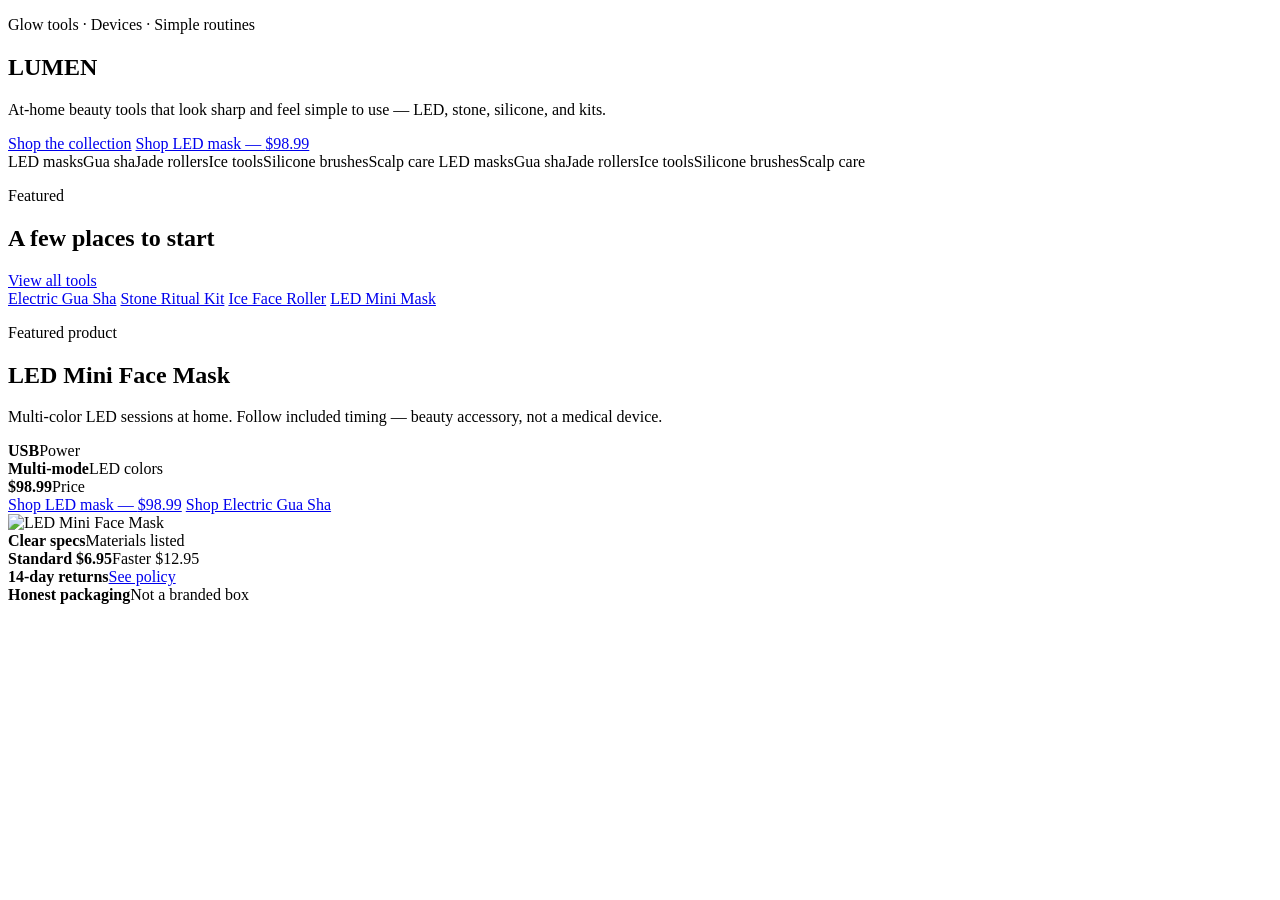
==== index.html @ 7fe36c78 "Add files via upload" ====
<!DOCTYPE html>
<html lang="en">
<head>
  <meta charset="UTF-8" />
  <meta name="viewport" content="width=device-width, initial-scale=1" />
  <meta name="description" content="LUMEN glow tools — shop the LED Mini Face Mask ($98.99), Electric Gua Sha, Stone Ritual Kit, and Ice Face Roller. Standard $6.95 · Faster $12.95, 14-day returns." />
  <meta name="theme-color" content="#07090c" />
  <title>LUMEN — Glow Tools</title>
  <link rel="icon" href="favicon.svg" type="image/svg+xml" />
  <link rel="preconnect" href="https://fonts.googleapis.com" />
  <link rel="preconnect" href="https://fonts.gstatic.com" crossorigin />
  <link rel="stylesheet" href="css/styles.css" />
</head>
<body>
  <header class="site-header" data-site-header></header>

  <main>
    <section class="hero">
      <div class="hero-bg" aria-hidden="true">
        <span class="hero-mesh"></span>
        <span class="hero-noise"></span>
        <span class="hero-shimmer"></span>
      </div>
      <div class="container hero-content">
        <p class="eyebrow">Glow tools · Devices · Simple routines</p>
        <h1 class="display">LUMEN</h1>
        <p>At-home beauty tools that look sharp and feel simple to use — LED, stone, silicone, and kits.</p>
        <div class="cta-row">
          <a class="btn btn-primary btn-shine" href="shop.html">Shop the collection</a>
          <a class="btn btn-ghost" href="product.html?id=tool-led">Shop LED mask — <span data-money="98.99">$98.99</span></a>
        </div>
      </div>
    </section>

    <div class="marquee" aria-hidden="true">
      <div class="marquee-track">
        <span>LED masks</span><span>Gua sha</span><span>Jade rollers</span><span>Ice tools</span><span>Silicone brushes</span><span>Scalp care</span>
        <span>LED masks</span><span>Gua sha</span><span>Jade rollers</span><span>Ice tools</span><span>Silicone brushes</span><span>Scalp care</span>
      </div>
    </div>

    <section class="section">
      <div class="container">
        <div class="section-head">
          <div>
            <p class="eyebrow">Featured</p>
            <h2>A few places to start</h2>
          </div>
          <a class="btn btn-ghost" href="shop.html">View all tools</a>
        </div>
        <div class="product-grid" data-featured></div>
        <div class="hero-cta-row reveal">
          <a class="btn btn-primary" href="product.html?id=tool-gua">Electric Gua Sha</a>
          <a class="btn btn-ghost" href="product.html?id=kit-stone">Stone Ritual Kit</a>
          <a class="btn btn-ghost" href="product.html?id=tool-ice-roller">Ice Face Roller</a>
          <a class="btn btn-ghost" href="product.html?id=tool-led">LED Mini Mask</a>
        </div>
      </div>
    </section>

    <section class="section" style="padding-top:0">
      <div class="container feature-band">
        <div class="reveal">
          <p class="eyebrow">Featured product</p>
          <h2>LED Mini Face Mask</h2>
          <p class="muted">Multi-color LED sessions at home. Follow included timing — beauty accessory, not a medical device.</p>
          <div class="stats">
            <div class="stat"><strong>USB</strong><span class="muted">Power</span></div>
            <div class="stat"><strong>Multi-mode</strong><span class="muted">LED colors</span></div>
            <div class="stat"><strong><span data-money="98.99">$98.99</span></strong><span class="muted">Price</span></div>
          </div>
          <div class="cta-row">
            <a class="btn btn-primary btn-shine" href="product.html?id=tool-led">Shop LED mask — <span data-money="98.99">$98.99</span></a>
            <a class="btn btn-ghost" href="product.html?id=tool-gua">Shop Electric Gua Sha</a>
          </div>
        </div>
        <div class="feature-panel reveal" aria-hidden="true">
          <div class="product-visual product-photo" style="--accent:#67e8f9">
            <img src="images/products/tool-led.jpg" alt="LED Mini Face Mask" width="600" height="600" />
          </div>
        </div>
      </div>
    </section>

    <section class="section" style="padding-top:0">
      <div class="container trust-row">
        <div class="trust-item reveal"><strong>Clear specs</strong><span class="muted">Materials listed</span></div>
        <div class="trust-item reveal"><strong>Standard <span data-money="6.95">$6.95</span></strong><span class="muted">Faster <span data-money="12.95">$12.95</span></span></div>
        <div class="trust-item reveal"><strong>14-day returns</strong><span class="muted"><a href="shipping.html#returns">See policy</a></span></div>
        <div class="trust-item reveal"><strong>Honest packaging</strong><span class="muted">Not a branded box</span></div>
      </div>
    </section>
  </main>

  <footer class="site-footer" data-site-footer></footer>

  <script src="js/layout.js" defer></script>
  <script src="js/products.js" defer></script>
  <script src="js/currency.js" defer></script>
  <script src="js/cj-photos.js" defer></script>
  <script src="js/cart.js" defer></script>
  <script src="js/main.js" defer></script>
</body>
</html>
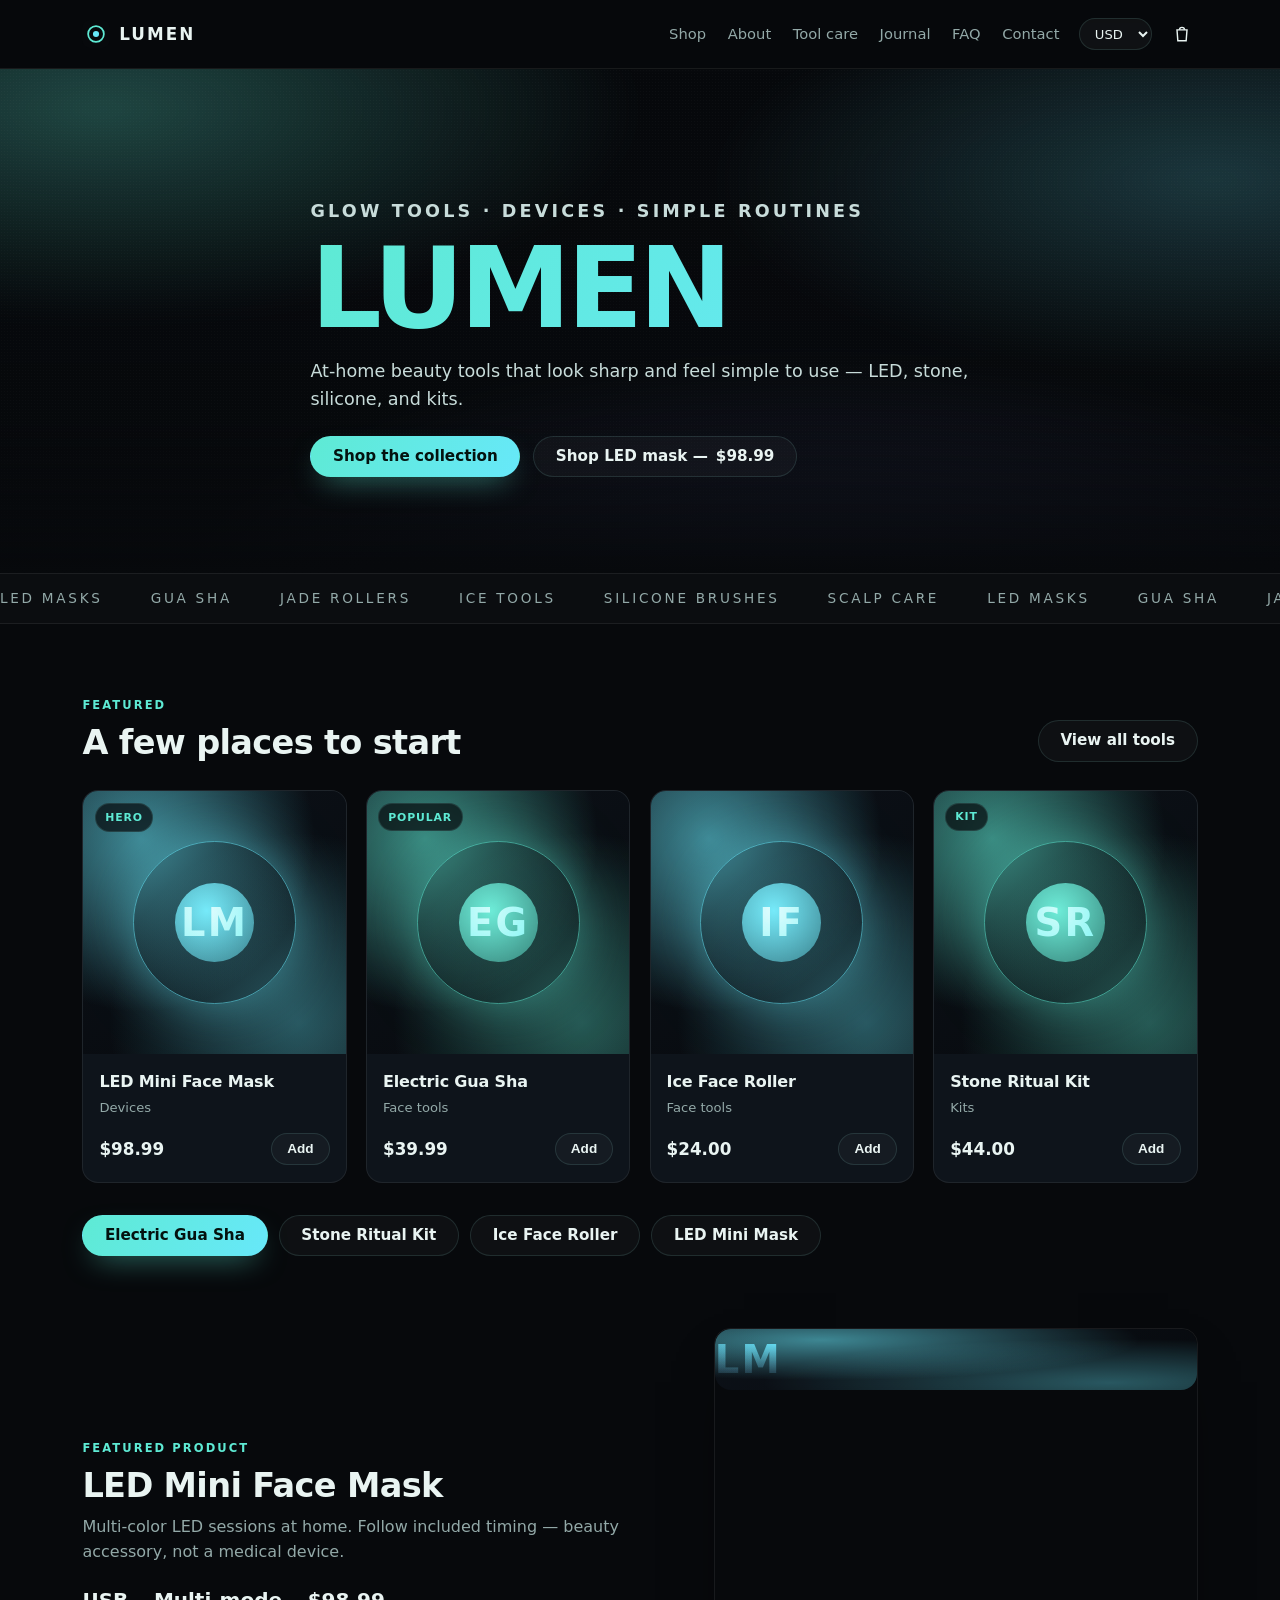
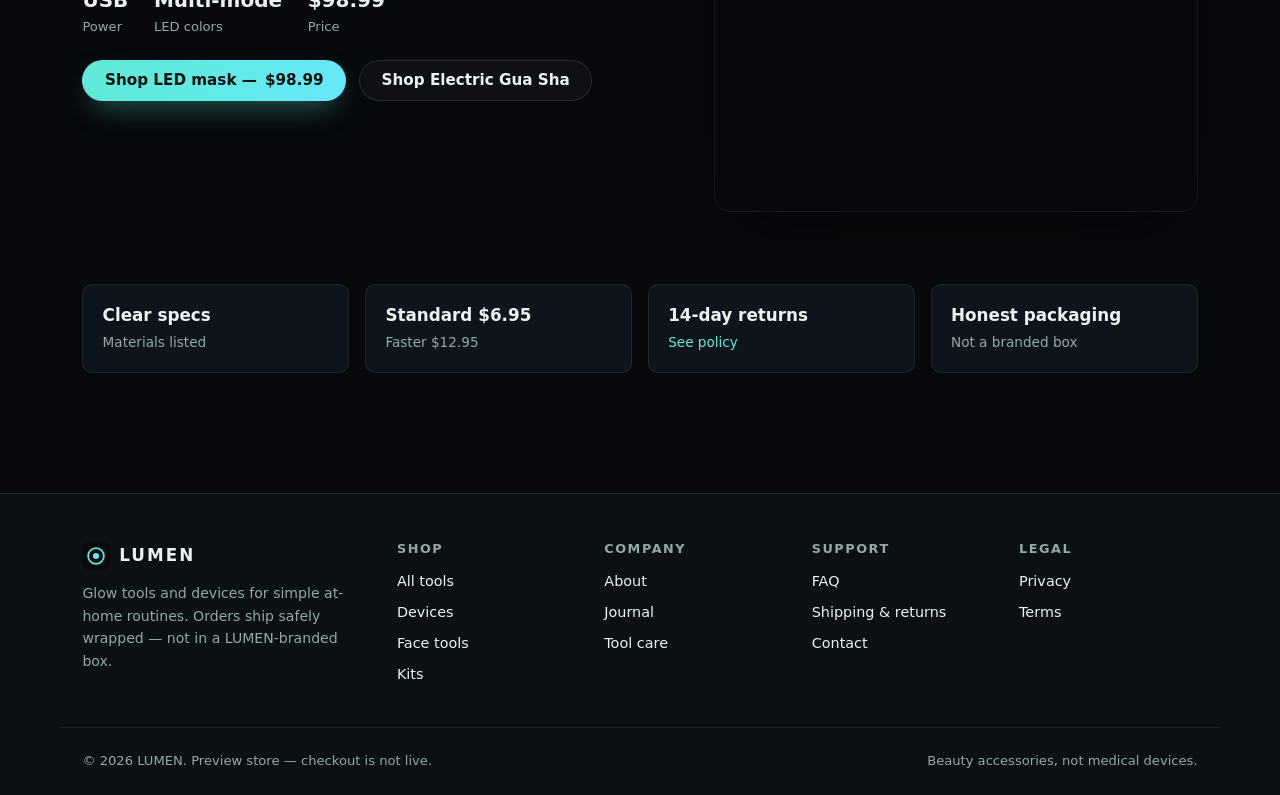
==== commit ceb00920: "Add missing front-end assets so the static site renders The repo shipped HTML shells that reference " ====
--- a/index.html
+++ b/index.html
@@ -75,9 +75,7 @@
           </div>
         </div>
         <div class="feature-panel reveal" aria-hidden="true">
-          <div class="product-visual product-photo" style="--accent:#67e8f9">
-            <img src="images/products/tool-led.jpg" alt="LED Mini Face Mask" width="600" height="600" />
-          </div>
+          <div class="product-photo" data-photo-id="tool-led" style="--accent:#67e8f9"></div>
         </div>
       </div>
     </section>
--- a/css/styles.css
+++ b/css/styles.css
@@ -0,0 +1,1406 @@
+/* LUMEN — glow tools store theme
+   Dark mint/cyan aesthetic. No external assets required. */
+
+:root {
+  --bg: #07090c;
+  --bg-2: #0b1015;
+  --panel: #0e141b;
+  --panel-2: #121a22;
+  --border: rgba(140, 220, 210, 0.14);
+  --border-soft: rgba(255, 255, 255, 0.07);
+  --text: #e9f4f2;
+  --muted: #93a9a8;
+  --mint: #5eead4;
+  --cyan: #67e8f9;
+  --accent: var(--mint);
+  --grad: linear-gradient(120deg, #5eead4 0%, #67e8f9 100%);
+  --radius: 16px;
+  --radius-sm: 10px;
+  --maxw: 1160px;
+  --shadow: 0 24px 60px -30px rgba(0, 0, 0, 0.9);
+  --font: "Inter", ui-sans-serif, system-ui, -apple-system, "Segoe UI", Roboto,
+    Helvetica, Arial, sans-serif;
+  --font-display: "Space Grotesk", "Inter", ui-sans-serif, system-ui, sans-serif;
+}
+
+*,
+*::before,
+*::after {
+  box-sizing: border-box;
+}
+
+html {
+  scroll-behavior: smooth;
+}
+
+body {
+  margin: 0;
+  font-family: var(--font);
+  background: var(--bg);
+  color: var(--text);
+  line-height: 1.6;
+  -webkit-font-smoothing: antialiased;
+  text-rendering: optimizeLegibility;
+  overflow-x: hidden;
+}
+
+img {
+  max-width: 100%;
+  display: block;
+}
+
+a {
+  color: var(--mint);
+  text-decoration: none;
+  transition: color 0.18s ease;
+}
+
+a:hover {
+  color: var(--cyan);
+}
+
+h1,
+h2,
+h3,
+h4 {
+  font-family: var(--font-display);
+  line-height: 1.12;
+  margin: 0 0 0.6rem;
+  letter-spacing: -0.02em;
+  font-weight: 600;
+}
+
+h1 {
+  font-size: clamp(2rem, 4.5vw, 3rem);
+}
+
+h2 {
+  font-size: clamp(1.5rem, 3vw, 2.1rem);
+}
+
+h3 {
+  font-size: 1.2rem;
+}
+
+p {
+  margin: 0 0 1rem;
+}
+
+.container {
+  width: 100%;
+  max-width: var(--maxw);
+  margin: 0 auto;
+  padding: 0 1.4rem;
+}
+
+.section {
+  padding: clamp(2.5rem, 6vw, 4.5rem) 0;
+}
+
+.muted {
+  color: var(--muted);
+}
+
+.eyebrow {
+  text-transform: uppercase;
+  letter-spacing: 0.18em;
+  font-size: 0.72rem;
+  font-weight: 600;
+  color: var(--mint);
+  margin: 0 0 0.6rem;
+}
+
+.display {
+  font-family: var(--font-display);
+  font-size: clamp(3.2rem, 12vw, 7rem);
+  line-height: 0.95;
+  letter-spacing: -0.04em;
+  margin: 0.2rem 0 1rem;
+  background: var(--grad);
+  -webkit-background-clip: text;
+  background-clip: text;
+  color: transparent;
+}
+
+.price {
+  font-variant-numeric: tabular-nums;
+  font-weight: 600;
+}
+
+.sr-only {
+  position: absolute;
+  width: 1px;
+  height: 1px;
+  padding: 0;
+  margin: -1px;
+  overflow: hidden;
+  clip: rect(0, 0, 0, 0);
+  white-space: nowrap;
+  border: 0;
+}
+
+/* ---------- Buttons ---------- */
+
+.btn {
+  display: inline-flex;
+  align-items: center;
+  justify-content: center;
+  gap: 0.5rem;
+  padding: 0.75rem 1.35rem;
+  border-radius: 999px;
+  font-weight: 600;
+  font-size: 0.95rem;
+  border: 1px solid transparent;
+  cursor: pointer;
+  transition: transform 0.16s ease, box-shadow 0.2s ease, background 0.2s ease,
+    border-color 0.2s ease, color 0.2s ease;
+  line-height: 1;
+  text-align: center;
+}
+
+.btn:active {
+  transform: translateY(1px);
+}
+
+.btn-primary {
+  background: var(--grad);
+  color: #04120f;
+  box-shadow: 0 12px 30px -12px rgba(94, 234, 212, 0.6);
+}
+
+.btn-primary:hover {
+  color: #04120f;
+  transform: translateY(-2px);
+  box-shadow: 0 18px 40px -14px rgba(103, 232, 249, 0.7);
+}
+
+.btn-ghost {
+  background: rgba(255, 255, 255, 0.03);
+  border-color: var(--border);
+  color: var(--text);
+}
+
+.btn-ghost:hover {
+  border-color: var(--mint);
+  color: var(--mint);
+  transform: translateY(-2px);
+}
+
+.btn-sm {
+  padding: 0.5rem 0.95rem;
+  font-size: 0.85rem;
+}
+
+.btn-shine {
+  position: relative;
+  overflow: hidden;
+}
+
+.btn-shine::after {
+  content: "";
+  position: absolute;
+  top: 0;
+  left: -120%;
+  width: 60%;
+  height: 100%;
+  background: linear-gradient(
+    100deg,
+    transparent,
+    rgba(255, 255, 255, 0.55),
+    transparent
+  );
+  transform: skewX(-18deg);
+  animation: shine 4.5s ease-in-out infinite;
+}
+
+@keyframes shine {
+  0%,
+  60% {
+    left: -120%;
+  }
+  100% {
+    left: 140%;
+  }
+}
+
+.cta-row {
+  display: flex;
+  flex-wrap: wrap;
+  gap: 0.8rem;
+  margin-top: 1.4rem;
+}
+
+.hero-cta-row {
+  display: flex;
+  flex-wrap: wrap;
+  gap: 0.7rem;
+  margin-top: 2rem;
+}
+
+/* ---------- Header / nav ---------- */
+
+.site-header {
+  position: sticky;
+  top: 0;
+  z-index: 50;
+  background: rgba(7, 9, 12, 0.82);
+  backdrop-filter: blur(14px);
+  border-bottom: 1px solid var(--border-soft);
+}
+
+.nav {
+  display: flex;
+  align-items: center;
+  gap: 1.2rem;
+  min-height: 68px;
+}
+
+.brand {
+  display: inline-flex;
+  align-items: center;
+  gap: 0.55rem;
+  font-family: var(--font-display);
+  font-weight: 700;
+  letter-spacing: 0.12em;
+  color: var(--text);
+  font-size: 1.05rem;
+}
+
+.brand svg {
+  border-radius: 8px;
+}
+
+.nav-links {
+  display: flex;
+  align-items: center;
+  gap: 1.35rem;
+  margin-left: auto;
+}
+
+.nav-links a {
+  color: var(--muted);
+  font-size: 0.92rem;
+  font-weight: 500;
+  position: relative;
+}
+
+.nav-links a:hover,
+.nav-links a[aria-current="page"] {
+  color: var(--text);
+}
+
+.nav-links a[aria-current="page"]::after {
+  content: "";
+  position: absolute;
+  left: 0;
+  right: 0;
+  bottom: -6px;
+  height: 2px;
+  border-radius: 2px;
+  background: var(--grad);
+}
+
+.nav-actions {
+  display: flex;
+  align-items: center;
+  gap: 0.9rem;
+}
+
+.currency-picker select {
+  background: rgba(255, 255, 255, 0.04);
+  border: 1px solid var(--border);
+  color: var(--text);
+  border-radius: 999px;
+  padding: 0.4rem 0.7rem;
+  font-size: 0.82rem;
+  font-family: inherit;
+  cursor: pointer;
+}
+
+.currency-picker select:focus-visible {
+  outline: 2px solid var(--mint);
+}
+
+.cart-link {
+  position: relative;
+  display: inline-flex;
+  align-items: center;
+  color: var(--text);
+  padding: 0.35rem;
+}
+
+.cart-link:hover {
+  color: var(--mint);
+}
+
+.cart-count {
+  position: absolute;
+  top: -6px;
+  right: -8px;
+  min-width: 18px;
+  height: 18px;
+  padding: 0 5px;
+  border-radius: 999px;
+  background: var(--grad);
+  color: #04120f;
+  font-size: 0.68rem;
+  font-weight: 700;
+  display: inline-flex;
+  align-items: center;
+  justify-content: center;
+  line-height: 1;
+}
+
+.cart-count[data-empty="true"] {
+  opacity: 0;
+  transform: scale(0.6);
+}
+
+.nav-toggle {
+  display: none;
+  flex-direction: column;
+  gap: 4px;
+  width: 40px;
+  height: 40px;
+  align-items: center;
+  justify-content: center;
+  background: rgba(255, 255, 255, 0.04);
+  border: 1px solid var(--border);
+  border-radius: 10px;
+  cursor: pointer;
+  margin-left: auto;
+}
+
+.nav-toggle span {
+  width: 18px;
+  height: 2px;
+  background: var(--text);
+  border-radius: 2px;
+  transition: transform 0.2s ease, opacity 0.2s ease;
+}
+
+/* ---------- Hero ---------- */
+
+.hero {
+  position: relative;
+  overflow: hidden;
+  padding: clamp(4rem, 12vw, 8rem) 0 clamp(3rem, 8vw, 6rem);
+  isolation: isolate;
+}
+
+.hero-bg {
+  position: absolute;
+  inset: 0;
+  z-index: -1;
+}
+
+.hero-mesh {
+  position: absolute;
+  inset: -20%;
+  background: radial-gradient(
+      50% 50% at 20% 20%,
+      rgba(94, 234, 212, 0.28),
+      transparent 60%
+    ),
+    radial-gradient(45% 45% at 82% 30%, rgba(103, 232, 249, 0.22), transparent 62%),
+    radial-gradient(60% 60% at 60% 90%, rgba(129, 140, 248, 0.16), transparent 60%);
+  filter: blur(10px);
+  animation: drift 16s ease-in-out infinite alternate;
+}
+
+.hero-noise {
+  position: absolute;
+  inset: 0;
+  background-image: radial-gradient(
+    rgba(255, 255, 255, 0.05) 1px,
+    transparent 1px
+  );
+  background-size: 3px 3px;
+  opacity: 0.4;
+  mix-blend-mode: overlay;
+}
+
+.hero-shimmer {
+  position: absolute;
+  inset: 0;
+  background: linear-gradient(
+    180deg,
+    transparent 0%,
+    rgba(7, 9, 12, 0.2) 70%,
+    var(--bg) 100%
+  );
+}
+
+@keyframes drift {
+  0% {
+    transform: translate3d(-2%, -1%, 0) scale(1);
+  }
+  100% {
+    transform: translate3d(3%, 2%, 0) scale(1.08);
+  }
+}
+
+.hero-content {
+  max-width: 44rem;
+}
+
+.hero-content p {
+  font-size: 1.1rem;
+  color: #c8dcda;
+}
+
+/* ---------- Marquee ---------- */
+
+.marquee {
+  border-top: 1px solid var(--border-soft);
+  border-bottom: 1px solid var(--border-soft);
+  overflow: hidden;
+  background: rgba(255, 255, 255, 0.015);
+  padding: 0.85rem 0;
+}
+
+.marquee-track {
+  display: flex;
+  gap: 3rem;
+  width: max-content;
+  animation: marquee 22s linear infinite;
+  white-space: nowrap;
+}
+
+.marquee-track span {
+  font-family: var(--font-display);
+  text-transform: uppercase;
+  letter-spacing: 0.2em;
+  font-size: 0.85rem;
+  color: var(--muted);
+}
+
+@keyframes marquee {
+  from {
+    transform: translateX(0);
+  }
+  to {
+    transform: translateX(-50%);
+  }
+}
+
+/* ---------- Section head ---------- */
+
+.section-head {
+  display: flex;
+  align-items: flex-end;
+  justify-content: space-between;
+  gap: 1rem;
+  margin-bottom: 1.8rem;
+  flex-wrap: wrap;
+}
+
+.section-head h2 {
+  margin: 0;
+}
+
+/* ---------- Product grid & cards ---------- */
+
+.product-grid {
+  display: grid;
+  grid-template-columns: repeat(auto-fill, minmax(220px, 1fr));
+  gap: 1.2rem;
+}
+
+.product-grid-shop {
+  grid-template-columns: repeat(auto-fill, minmax(230px, 1fr));
+}
+
+.product-card {
+  background: var(--panel);
+  border: 1px solid var(--border-soft);
+  border-radius: var(--radius);
+  overflow: hidden;
+  display: flex;
+  flex-direction: column;
+  transition: transform 0.2s ease, border-color 0.2s ease, box-shadow 0.2s ease;
+}
+
+.product-card:hover {
+  transform: translateY(-4px);
+  border-color: var(--border);
+  box-shadow: var(--shadow);
+}
+
+.product-card__media {
+  position: relative;
+  display: block;
+  aspect-ratio: 1 / 1;
+}
+
+.product-card__badge {
+  position: absolute;
+  top: 0.7rem;
+  left: 0.7rem;
+  background: rgba(7, 9, 12, 0.7);
+  border: 1px solid var(--border);
+  color: var(--mint);
+  font-size: 0.68rem;
+  font-weight: 600;
+  letter-spacing: 0.08em;
+  text-transform: uppercase;
+  padding: 0.28rem 0.6rem;
+  border-radius: 999px;
+  backdrop-filter: blur(6px);
+}
+
+.product-card__body {
+  padding: 0.95rem 1rem 1.05rem;
+  display: flex;
+  flex-direction: column;
+  gap: 0.15rem;
+  flex: 1;
+}
+
+.product-card__title {
+  color: var(--text);
+  font-weight: 600;
+  font-family: var(--font-display);
+  letter-spacing: -0.01em;
+}
+
+.product-card__title:hover {
+  color: var(--mint);
+}
+
+.product-card__cat {
+  font-size: 0.82rem;
+  margin: 0;
+}
+
+.product-card__foot {
+  display: flex;
+  align-items: center;
+  justify-content: space-between;
+  margin-top: auto;
+  padding-top: 0.8rem;
+}
+
+.product-card__foot .price {
+  font-size: 1.05rem;
+}
+
+/* ---------- Product visual (generated) ---------- */
+
+.product-visual {
+  position: relative;
+  width: 100%;
+  height: 100%;
+  min-height: 160px;
+  display: flex;
+  align-items: center;
+  justify-content: center;
+  background: var(--bg-2);
+  overflow: hidden;
+}
+
+.product-visual::before {
+  content: "";
+  position: absolute;
+  width: 62%;
+  aspect-ratio: 1;
+  border-radius: 50%;
+  border: 1px solid color-mix(in srgb, var(--accent) 55%, transparent);
+  box-shadow: 0 0 60px -6px color-mix(in srgb, var(--accent) 60%, transparent);
+}
+
+.product-visual::after {
+  content: "";
+  position: absolute;
+  width: 30%;
+  aspect-ratio: 1;
+  border-radius: 50%;
+  background: radial-gradient(
+    circle at 40% 35%,
+    color-mix(in srgb, var(--accent) 90%, white 10%),
+    color-mix(in srgb, var(--accent) 40%, transparent)
+  );
+  filter: blur(0.4px);
+}
+
+.product-visual__mark {
+  position: relative;
+  z-index: 1;
+  font-family: var(--font-display);
+  font-weight: 700;
+  font-size: clamp(1.4rem, 6vw, 2.4rem);
+  letter-spacing: 0.06em;
+  color: rgba(255, 255, 255, 0.9);
+  mix-blend-mode: overlay;
+}
+
+.product-photo {
+  border-radius: var(--radius);
+}
+
+/* ---------- Feature band ---------- */
+
+.feature-band {
+  display: grid;
+  grid-template-columns: 1.1fr 0.9fr;
+  gap: 2.5rem;
+  align-items: center;
+}
+
+.feature-panel {
+  border-radius: var(--radius);
+  overflow: hidden;
+  border: 1px solid var(--border-soft);
+  aspect-ratio: 1 / 1;
+  box-shadow: var(--shadow);
+}
+
+.feature-panel .product-visual {
+  min-height: 100%;
+}
+
+.stats {
+  display: flex;
+  gap: 1.6rem;
+  margin: 1.2rem 0 1.4rem;
+  flex-wrap: wrap;
+}
+
+.stat {
+  display: flex;
+  flex-direction: column;
+}
+
+.stat strong {
+  font-family: var(--font-display);
+  font-size: 1.25rem;
+}
+
+.stat .muted {
+  font-size: 0.82rem;
+}
+
+/* ---------- Trust row ---------- */
+
+.trust-row {
+  display: grid;
+  grid-template-columns: repeat(auto-fit, minmax(180px, 1fr));
+  gap: 1rem;
+}
+
+.trust-item {
+  background: var(--panel);
+  border: 1px solid var(--border-soft);
+  border-radius: var(--radius-sm);
+  padding: 1.1rem 1.2rem;
+  display: flex;
+  flex-direction: column;
+  gap: 0.2rem;
+}
+
+.trust-item strong {
+  font-family: var(--font-display);
+  font-size: 1.05rem;
+}
+
+.trust-item .muted {
+  font-size: 0.85rem;
+}
+
+/* ---------- Page hero ---------- */
+
+.page-hero {
+  padding: clamp(2.8rem, 7vw, 4.5rem) 1.4rem clamp(1.5rem, 4vw, 2.5rem);
+}
+
+.page-hero h1 {
+  max-width: 24ch;
+}
+
+.page-hero-shop {
+  padding-bottom: 1.5rem;
+}
+
+/* ---------- Shop controls ---------- */
+
+.search-row {
+  display: flex;
+  align-items: center;
+  gap: 1rem;
+  margin: 1.4rem 0 1rem;
+  flex-wrap: wrap;
+}
+
+[data-search] {
+  flex: 1;
+  min-width: 220px;
+  max-width: 420px;
+  background: rgba(255, 255, 255, 0.04);
+  border: 1px solid var(--border);
+  border-radius: 999px;
+  padding: 0.7rem 1.1rem;
+  color: var(--text);
+  font-family: inherit;
+  font-size: 0.95rem;
+}
+
+[data-search]:focus-visible {
+  outline: none;
+  border-color: var(--mint);
+  box-shadow: 0 0 0 3px rgba(94, 234, 212, 0.18);
+}
+
+[data-result-count] {
+  font-size: 0.85rem;
+}
+
+.filters {
+  display: flex;
+  flex-wrap: wrap;
+  gap: 0.5rem;
+  margin-top: 0.4rem;
+}
+
+.filter-btn {
+  background: rgba(255, 255, 255, 0.03);
+  border: 1px solid var(--border-soft);
+  color: var(--muted);
+  border-radius: 999px;
+  padding: 0.45rem 0.95rem;
+  font-size: 0.85rem;
+  font-family: inherit;
+  cursor: pointer;
+  transition: all 0.16s ease;
+}
+
+.filter-btn:hover {
+  color: var(--text);
+  border-color: var(--border);
+}
+
+.filter-btn[aria-pressed="true"] {
+  background: var(--grad);
+  color: #04120f;
+  border-color: transparent;
+  font-weight: 600;
+}
+
+.empty-state {
+  grid-column: 1 / -1;
+  padding: 2.5rem 0;
+  text-align: center;
+}
+
+/* ---------- Cards / columns ---------- */
+
+.two-col {
+  display: grid;
+  grid-template-columns: repeat(auto-fit, minmax(260px, 1fr));
+  gap: 1.4rem;
+}
+
+.card-soft {
+  background: var(--panel);
+  border: 1px solid var(--border-soft);
+  border-radius: var(--radius);
+  padding: 1.6rem;
+}
+
+.card-soft h2,
+.card-soft h3 {
+  margin-top: 0;
+}
+
+/* ---------- Forms ---------- */
+
+label {
+  font-size: 0.9rem;
+  font-weight: 500;
+}
+
+input,
+textarea,
+select {
+  font-family: inherit;
+}
+
+#contact-form input,
+#contact-form textarea {
+  width: 100%;
+  margin-top: 0.35rem;
+  background: rgba(255, 255, 255, 0.04);
+  border: 1px solid var(--border);
+  border-radius: var(--radius-sm);
+  padding: 0.7rem 0.85rem;
+  color: var(--text);
+  font-size: 0.95rem;
+}
+
+#contact-form input:focus-visible,
+#contact-form textarea:focus-visible {
+  outline: none;
+  border-color: var(--mint);
+  box-shadow: 0 0 0 3px rgba(94, 234, 212, 0.16);
+}
+
+/* ---------- FAQ ---------- */
+
+.faq {
+  display: grid;
+  gap: 0.7rem;
+  max-width: 46rem;
+}
+
+.faq details {
+  background: var(--panel);
+  border: 1px solid var(--border-soft);
+  border-radius: var(--radius-sm);
+  padding: 0.4rem 1.1rem;
+}
+
+.faq summary {
+  cursor: pointer;
+  font-weight: 600;
+  font-family: var(--font-display);
+  padding: 0.7rem 0;
+  list-style: none;
+  display: flex;
+  justify-content: space-between;
+  align-items: center;
+  gap: 1rem;
+}
+
+.faq summary::-webkit-details-marker {
+  display: none;
+}
+
+.faq summary::after {
+  content: "+";
+  color: var(--mint);
+  font-size: 1.3rem;
+  line-height: 1;
+  transition: transform 0.2s ease;
+}
+
+.faq details[open] summary::after {
+  transform: rotate(45deg);
+}
+
+.faq details p {
+  margin: 0 0 0.9rem;
+  color: var(--muted);
+}
+
+/* ---------- Journal ---------- */
+
+.journal-grid {
+  display: grid;
+  grid-template-columns: repeat(auto-fill, minmax(260px, 1fr));
+  gap: 1.4rem;
+}
+
+.journal-card {
+  background: var(--panel);
+  border: 1px solid var(--border-soft);
+  border-radius: var(--radius);
+  overflow: hidden;
+}
+
+.journal-cover {
+  aspect-ratio: 16 / 10;
+  background: radial-gradient(
+      120% 120% at 20% 20%,
+      rgba(94, 234, 212, 0.4),
+      transparent 55%
+    ),
+    radial-gradient(120% 120% at 85% 90%, rgba(103, 232, 249, 0.32), transparent 60%),
+    linear-gradient(150deg, #0c1118, #070a0e);
+}
+
+.journal-card .body {
+  padding: 1.2rem 1.3rem 1.4rem;
+}
+
+.journal-card h3 {
+  margin: 0.2rem 0 0.5rem;
+}
+
+/* ---------- Policy ---------- */
+
+.policy-list {
+  padding-left: 1.1rem;
+  margin: 0.6rem 0 1rem;
+  display: grid;
+  gap: 0.55rem;
+}
+
+.policy-list li {
+  color: var(--muted);
+}
+
+.policy-callout {
+  border-color: var(--border);
+  box-shadow: 0 0 0 1px rgba(94, 234, 212, 0.05);
+}
+
+.policy-lead {
+  font-size: 1.05rem;
+}
+
+/* ---------- Product detail ---------- */
+
+.pdp {
+  display: grid;
+  grid-template-columns: 1fr 1fr;
+  gap: 2.5rem;
+  align-items: start;
+}
+
+.pdp__media {
+  border-radius: var(--radius);
+  overflow: hidden;
+  border: 1px solid var(--border-soft);
+  aspect-ratio: 1 / 1;
+  position: sticky;
+  top: 90px;
+}
+
+.pdp__visual {
+  min-height: 100%;
+}
+
+.pdp__price {
+  font-size: 1.6rem;
+  font-family: var(--font-display);
+  margin: 0.2rem 0 1rem;
+}
+
+.pdp__desc {
+  color: #cadedb;
+  font-size: 1.02rem;
+}
+
+.pdp__buy {
+  display: flex;
+  gap: 0.8rem;
+  align-items: center;
+  margin: 1.4rem 0;
+  flex-wrap: wrap;
+}
+
+.qty-stepper {
+  display: inline-flex;
+  align-items: center;
+  border: 1px solid var(--border);
+  border-radius: 999px;
+  overflow: hidden;
+  background: rgba(255, 255, 255, 0.03);
+}
+
+.qty-btn {
+  width: 40px;
+  height: 44px;
+  border: none;
+  background: transparent;
+  color: var(--text);
+  font-size: 1.2rem;
+  cursor: pointer;
+  transition: background 0.16s ease;
+}
+
+.qty-btn:hover {
+  background: rgba(94, 234, 212, 0.12);
+  color: var(--mint);
+}
+
+.qty-input {
+  width: 44px;
+  text-align: center;
+  border: none;
+  background: transparent;
+  color: var(--text);
+  font-size: 1rem;
+  font-variant-numeric: tabular-nums;
+}
+
+.qty-input:focus-visible {
+  outline: none;
+}
+
+.pdp__specs {
+  border-top: 1px solid var(--border-soft);
+  padding-top: 1.2rem;
+  margin: 1.4rem 0 0;
+  display: grid;
+  grid-template-columns: max-content 1fr;
+  gap: 0.5rem 1.4rem;
+}
+
+.pdp__specs dt {
+  font-weight: 600;
+  color: var(--mint);
+  font-size: 0.9rem;
+}
+
+.pdp__specs dd {
+  margin: 0;
+  color: var(--muted);
+}
+
+.pdp__specs ul {
+  margin: 0;
+  padding-left: 1.1rem;
+}
+
+.pdp__note {
+  font-size: 0.85rem;
+  margin-top: 1.2rem;
+}
+
+.pdp-missing,
+.cart-empty {
+  text-align: center;
+  padding: 3rem 0;
+}
+
+.cart-empty .btn,
+.pdp-missing .btn {
+  margin-top: 0.6rem;
+}
+
+/* ---------- Cart ---------- */
+
+.cart-layout {
+  display: grid;
+  grid-template-columns: 1.6fr 1fr;
+  gap: 2rem;
+  align-items: start;
+}
+
+.cart-items h1 {
+  margin-bottom: 1.4rem;
+}
+
+.cart-item {
+  display: grid;
+  grid-template-columns: 84px 1fr auto auto;
+  gap: 1rem;
+  align-items: center;
+  padding: 1rem 0;
+  border-top: 1px solid var(--border-soft);
+}
+
+.cart-item:last-child {
+  border-bottom: 1px solid var(--border-soft);
+}
+
+.cart-item__visual {
+  width: 84px;
+  height: 84px;
+  min-height: 0;
+  border-radius: var(--radius-sm);
+}
+
+.cart-item__name {
+  color: var(--text);
+  font-weight: 600;
+  font-family: var(--font-display);
+}
+
+.cart-item__info p {
+  margin: 0.1rem 0 0.3rem;
+  font-size: 0.82rem;
+}
+
+.linklike {
+  background: none;
+  border: none;
+  color: var(--muted);
+  cursor: pointer;
+  padding: 0;
+  font-size: 0.82rem;
+  text-decoration: underline;
+}
+
+.linklike:hover {
+  color: var(--mint);
+}
+
+.cart-item__qty {
+  display: inline-flex;
+  align-items: center;
+  border: 1px solid var(--border);
+  border-radius: 999px;
+  overflow: hidden;
+}
+
+.cart-item__qty .qty-btn {
+  height: 36px;
+  width: 34px;
+  font-size: 1rem;
+}
+
+.qty-value {
+  min-width: 28px;
+  text-align: center;
+  font-variant-numeric: tabular-nums;
+}
+
+.cart-item__price {
+  font-weight: 600;
+  font-variant-numeric: tabular-nums;
+  white-space: nowrap;
+}
+
+.cart-summary {
+  position: sticky;
+  top: 90px;
+}
+
+.cart-summary h2 {
+  margin-top: 0;
+}
+
+.summary-row {
+  display: flex;
+  justify-content: space-between;
+  padding: 0.5rem 0;
+  font-variant-numeric: tabular-nums;
+}
+
+.summary-ship {
+  border-top: 1px solid var(--border-soft);
+  border-bottom: 1px solid var(--border-soft);
+  padding: 0.9rem 0;
+  margin: 0.6rem 0;
+  display: grid;
+  gap: 0.5rem;
+}
+
+.summary-ship .eyebrow {
+  margin: 0 0 0.3rem;
+}
+
+.ship-option {
+  display: flex;
+  align-items: center;
+  gap: 0.6rem;
+  cursor: pointer;
+  font-size: 0.9rem;
+}
+
+.ship-option .ship-price {
+  margin-left: auto;
+  color: var(--muted);
+  font-variant-numeric: tabular-nums;
+}
+
+.ship-option input {
+  accent-color: var(--mint);
+}
+
+.summary-total {
+  font-size: 1.15rem;
+  font-weight: 700;
+  border-top: 1px solid var(--border-soft);
+  margin-top: 0.3rem;
+  padding-top: 0.9rem;
+}
+
+.cart-summary .btn {
+  width: 100%;
+  margin-top: 1rem;
+}
+
+.summary-note {
+  font-size: 0.78rem;
+  margin: 0.8rem 0 0;
+}
+
+/* ---------- Toast ---------- */
+
+.toast {
+  position: fixed;
+  left: 50%;
+  bottom: 1.4rem;
+  transform: translateX(-50%) translateY(20px);
+  background: var(--panel-2);
+  border: 1px solid var(--border);
+  color: var(--text);
+  padding: 0.75rem 1.2rem;
+  border-radius: 999px;
+  font-size: 0.9rem;
+  box-shadow: var(--shadow);
+  opacity: 0;
+  pointer-events: none;
+  transition: opacity 0.2s ease, transform 0.2s ease;
+  z-index: 100;
+}
+
+.toast.is-visible {
+  opacity: 1;
+  transform: translateX(-50%) translateY(0);
+}
+
+/* ---------- Footer ---------- */
+
+.site-footer {
+  border-top: 1px solid var(--border-soft);
+  background: var(--bg-2);
+  margin-top: 3rem;
+  padding: 3rem 0 1.5rem;
+}
+
+.footer-grid {
+  display: grid;
+  grid-template-columns: 1.6fr repeat(4, 1fr);
+  gap: 1.8rem;
+}
+
+.footer-brand {
+  max-width: 22rem;
+}
+
+.footer-brand .brand {
+  margin-bottom: 0.8rem;
+}
+
+.footer-brand .muted {
+  font-size: 0.88rem;
+}
+
+.footer-col {
+  display: flex;
+  flex-direction: column;
+  gap: 0.5rem;
+}
+
+.footer-col h4 {
+  font-size: 0.8rem;
+  text-transform: uppercase;
+  letter-spacing: 0.12em;
+  color: var(--muted);
+  margin: 0 0 0.4rem;
+}
+
+.footer-col a {
+  color: var(--text);
+  font-size: 0.9rem;
+}
+
+.footer-col a:hover {
+  color: var(--mint);
+}
+
+.footer-base {
+  display: flex;
+  justify-content: space-between;
+  gap: 1rem;
+  flex-wrap: wrap;
+  margin-top: 2.4rem;
+  padding-top: 1.4rem;
+  border-top: 1px solid var(--border-soft);
+  font-size: 0.82rem;
+}
+
+/* ---------- Reveal ---------- */
+
+.reveal {
+  opacity: 0;
+  transform: translateY(18px);
+  transition: opacity 0.6s ease, transform 0.6s ease;
+}
+
+.reveal.is-visible {
+  opacity: 1;
+  transform: none;
+}
+
+@media (prefers-reduced-motion: reduce) {
+  .reveal {
+    opacity: 1;
+    transform: none;
+    transition: none;
+  }
+  .btn-shine::after,
+  .hero-mesh,
+  .marquee-track {
+    animation: none;
+  }
+}
+
+/* ---------- Responsive ---------- */
+
+@media (max-width: 900px) {
+  .feature-band,
+  .pdp,
+  .cart-layout {
+    grid-template-columns: 1fr;
+  }
+  .pdp__media,
+  .cart-summary {
+    position: static;
+  }
+  .footer-grid {
+    grid-template-columns: 1fr 1fr;
+  }
+  .footer-brand {
+    grid-column: 1 / -1;
+  }
+}
+
+@media (max-width: 760px) {
+  .nav-toggle {
+    display: flex;
+  }
+  .nav-links {
+    position: absolute;
+    top: 68px;
+    left: 0;
+    right: 0;
+    flex-direction: column;
+    align-items: flex-start;
+    gap: 0.2rem;
+    background: rgba(7, 9, 12, 0.98);
+    border-bottom: 1px solid var(--border-soft);
+    padding: 0.6rem 1.4rem 1rem;
+    margin-left: 0;
+    max-height: 0;
+    overflow: hidden;
+    opacity: 0;
+    pointer-events: none;
+    transition: max-height 0.25s ease, opacity 0.2s ease;
+  }
+  .site-header.nav-open .nav-links {
+    max-height: 340px;
+    opacity: 1;
+    pointer-events: auto;
+  }
+  .nav-links a {
+    padding: 0.6rem 0;
+    font-size: 1rem;
+    width: 100%;
+  }
+  .nav-actions {
+    margin-left: auto;
+  }
+  .cart-item {
+    grid-template-columns: 64px 1fr auto;
+  }
+  .cart-item__price {
+    grid-column: 2 / -1;
+    text-align: right;
+  }
+}
+
+@media (max-width: 480px) {
+  .footer-grid {
+    grid-template-columns: 1fr;
+  }
+  .stats {
+    gap: 1.1rem;
+  }
+  .currency-picker {
+    display: none;
+  }
+}
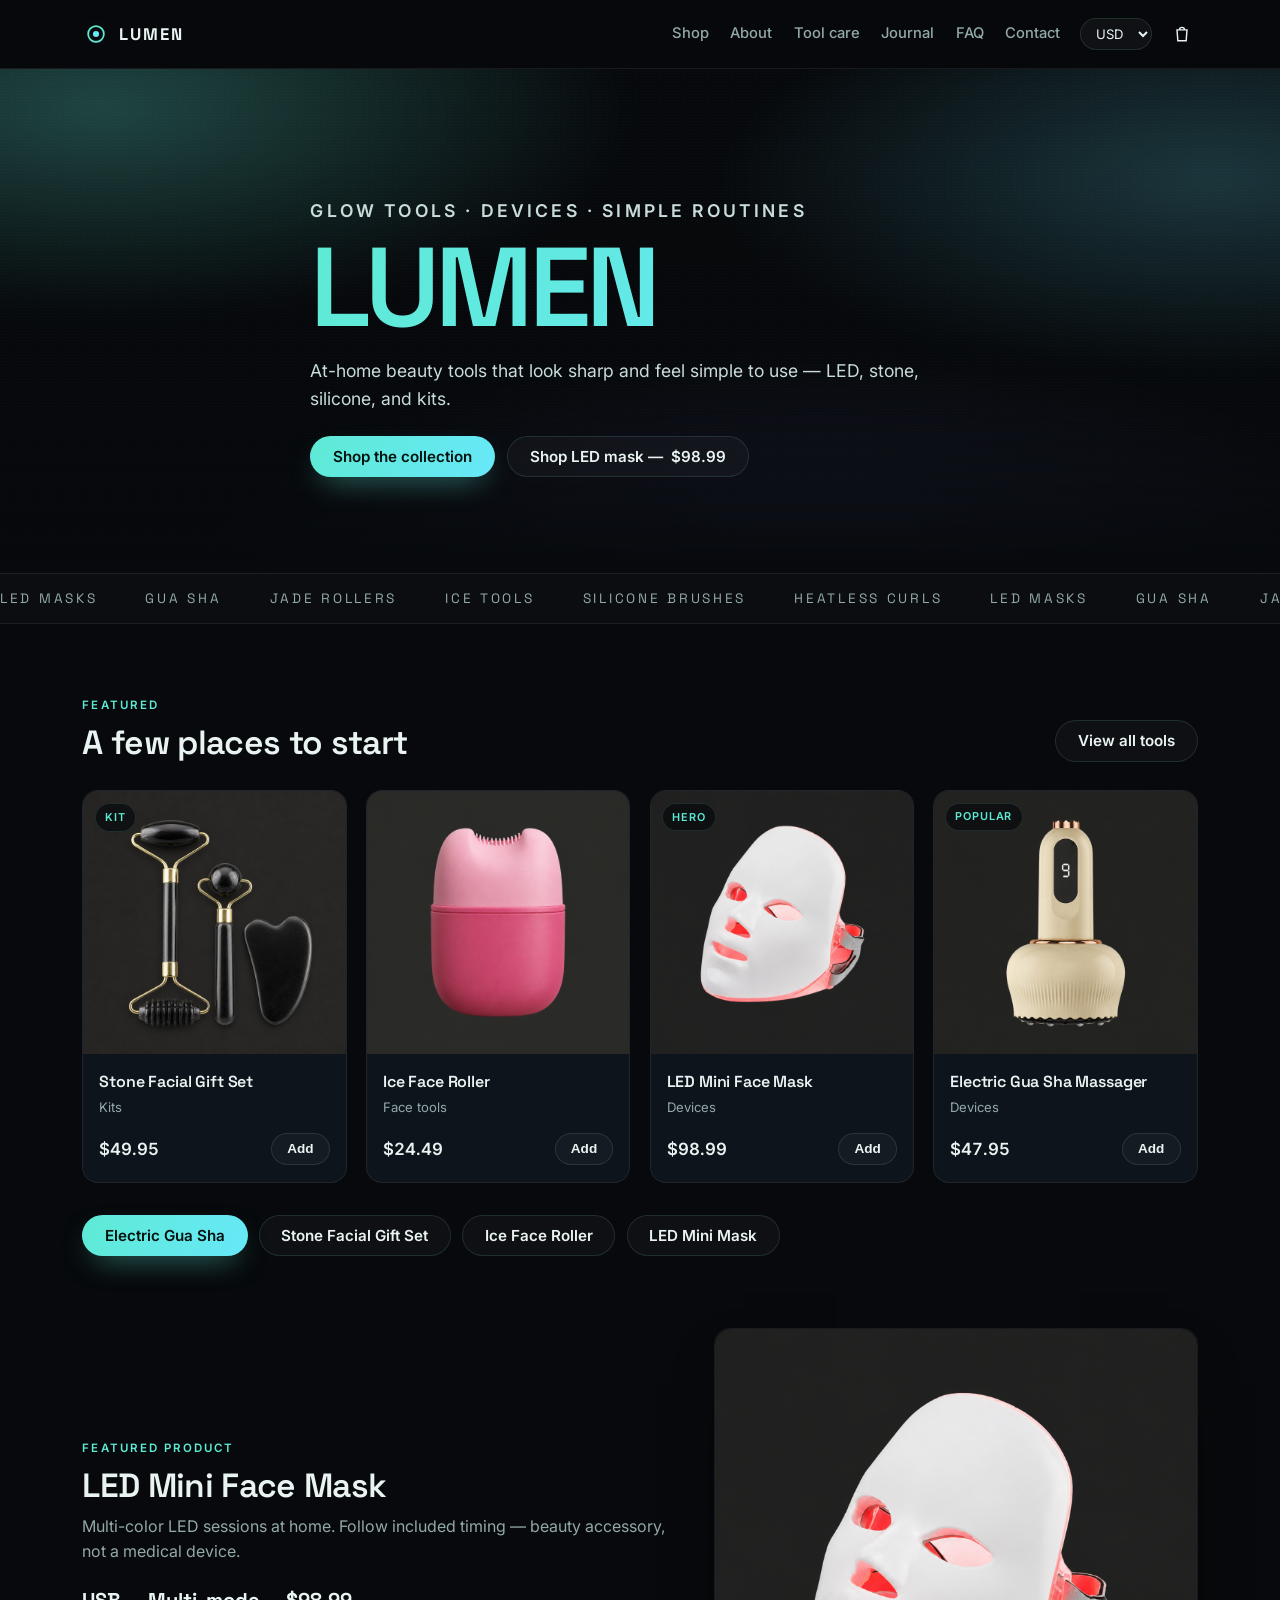
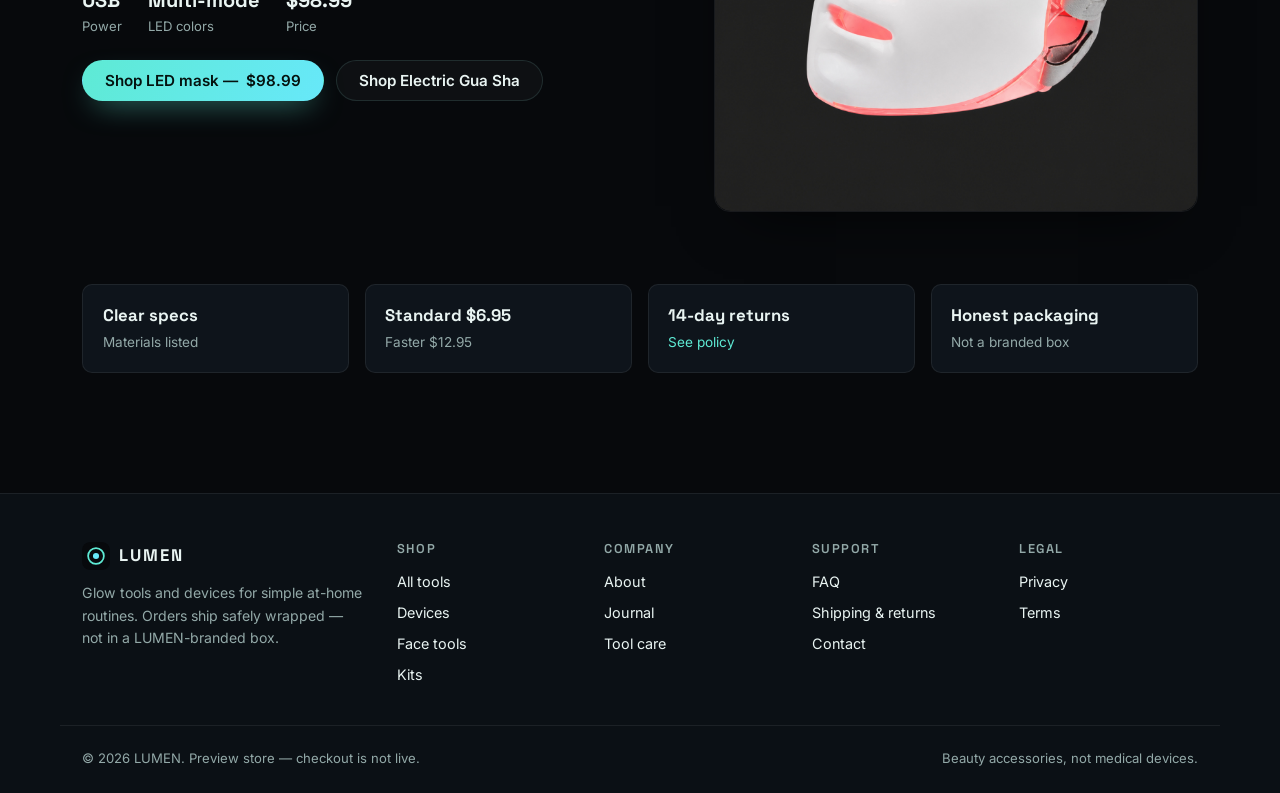
==== commit 614bb2c9: "Fix demo shop catalog, photos, and contact form Match the live 20-product Shopify catalog, show the " ====
--- a/index.html
+++ b/index.html
@@ -9,6 +9,7 @@
   <link rel="icon" href="favicon.svg" type="image/svg+xml" />
   <link rel="preconnect" href="https://fonts.googleapis.com" />
   <link rel="preconnect" href="https://fonts.gstatic.com" crossorigin />
+  <link rel="stylesheet" href="https://fonts.googleapis.com/css2?family=Inter:wght@400;500;600;700&family=Space+Grotesk:wght@500;600;700&display=swap" />
   <link rel="stylesheet" href="css/styles.css" />
 </head>
 <body>
@@ -34,8 +35,8 @@
 
     <div class="marquee" aria-hidden="true">
       <div class="marquee-track">
-        <span>LED masks</span><span>Gua sha</span><span>Jade rollers</span><span>Ice tools</span><span>Silicone brushes</span><span>Scalp care</span>
-        <span>LED masks</span><span>Gua sha</span><span>Jade rollers</span><span>Ice tools</span><span>Silicone brushes</span><span>Scalp care</span>
+        <span>LED masks</span><span>Gua sha</span><span>Jade rollers</span><span>Ice tools</span><span>Silicone brushes</span><span>Heatless curls</span>
+        <span>LED masks</span><span>Gua sha</span><span>Jade rollers</span><span>Ice tools</span><span>Silicone brushes</span><span>Heatless curls</span>
       </div>
     </div>
 
@@ -51,7 +52,7 @@
         <div class="product-grid" data-featured></div>
         <div class="hero-cta-row reveal">
           <a class="btn btn-primary" href="product.html?id=tool-gua">Electric Gua Sha</a>
-          <a class="btn btn-ghost" href="product.html?id=kit-stone">Stone Ritual Kit</a>
+          <a class="btn btn-ghost" href="product.html?id=kit-stone">Stone Facial Gift Set</a>
           <a class="btn btn-ghost" href="product.html?id=tool-ice-roller">Ice Face Roller</a>
           <a class="btn btn-ghost" href="product.html?id=tool-led">LED Mini Mask</a>
         </div>
--- a/css/styles.css
+++ b/css/styles.css
@@ -634,6 +634,80 @@
   mix-blend-mode: overlay;
 }
 
+.product-visual.has-photo {
+  background: #2a2a28;
+}
+
+.product-visual.has-photo::before,
+.product-visual.has-photo::after {
+  display: none;
+}
+
+.product-visual__img {
+  width: 100%;
+  height: 100%;
+  object-fit: cover;
+  display: block;
+}
+
+.pdp-gallery {
+  position: relative;
+}
+
+.pdp-gallery__track,
+.pdp-slide {
+  width: 100%;
+  height: 100%;
+  margin: 0;
+}
+
+.pdp-slide {
+  display: none;
+}
+
+.pdp-slide.is-active {
+  display: block;
+}
+
+.pdp-gallery__btn {
+  position: absolute;
+  top: 50%;
+  transform: translateY(-50%);
+  z-index: 2;
+  width: 40px;
+  height: 40px;
+  border: 1px solid rgba(255, 255, 255, 0.22);
+  border-radius: 999px;
+  background: rgba(7, 9, 12, 0.55);
+  color: #fff;
+  font-size: 1.4rem;
+  line-height: 1;
+  cursor: pointer;
+}
+
+.pdp-gallery__btn:hover {
+  background: rgba(94, 234, 212, 0.28);
+}
+
+.pdp-gallery__btn--prev {
+  left: 0.7rem;
+}
+
+.pdp-gallery__btn--next {
+  right: 0.7rem;
+}
+
+.pdp-gallery__count {
+  position: absolute;
+  right: 0.8rem;
+  bottom: 0.7rem;
+  margin: 0;
+  z-index: 2;
+  font-size: 0.75rem;
+  letter-spacing: 0.08em;
+  color: rgba(255, 255, 255, 0.8);
+}
+
 .product-photo {
   border-radius: var(--radius);
 }
@@ -1306,14 +1380,22 @@
 /* ---------- Reveal ---------- */
 
 .reveal {
-  opacity: 0;
-  transform: translateY(18px);
-  transition: opacity 0.6s ease, transform 0.6s ease;
+  opacity: 1;
+  transform: none;
+}
+
+@media (prefers-reduced-motion: no-preference) {
+  .reveal:not(.is-visible) {
+    opacity: 0;
+    transform: translateY(18px);
+    transition: opacity 0.6s ease, transform 0.6s ease;
+  }
 }
 
 .reveal.is-visible {
   opacity: 1;
   transform: none;
+  transition: opacity 0.6s ease, transform 0.6s ease;
 }
 
 @media (prefers-reduced-motion: reduce) {
